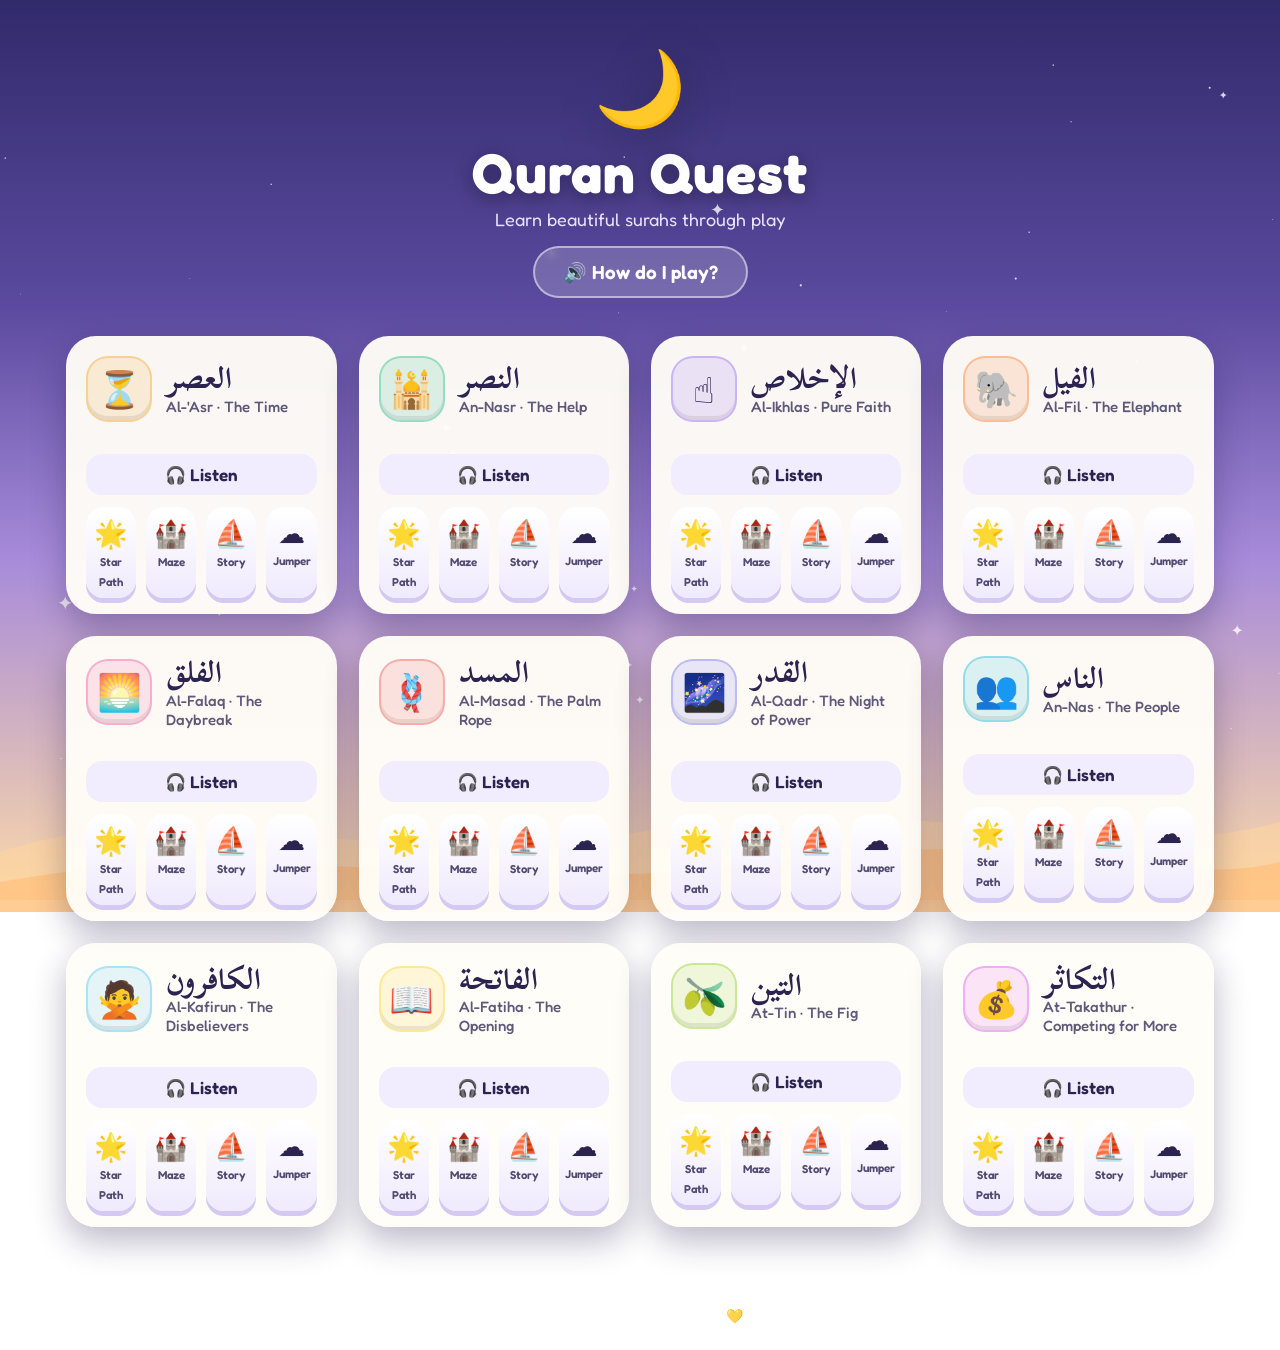
==== index.html @ 745da6ce "Quran Quest: four audio-first surah memorization games" ====
<!DOCTYPE html>
<html lang="en">
<head>
<meta charset="UTF-8" />
<meta name="viewport" content="width=device-width, initial-scale=1.0, maximum-scale=1.0, user-scalable=no" />
<title>Quran Quest — Learn Surahs Through Play</title>
<link rel="stylesheet" href="assets/css/shared.css" />
<link rel="icon" href="data:image/svg+xml,<svg xmlns='http://www.w3.org/2000/svg' viewBox='0 0 100 100'><text y='.9em' font-size='90'>🌙</text></svg>" />
<style>
  body {
    min-height: 100vh;
    background: linear-gradient(180deg, #312a6b 0%, #5b4a9f 34%, #a78bda 62%, #fcd9a8 100%);
    background-attachment: fixed;
  }
  .stars-bg { position: fixed; inset: 0; pointer-events: none; z-index: 0; }
  .stars-bg span { position: absolute; color: #fff; opacity: .8; animation: twinkle 2.6s ease-in-out infinite; }
  @keyframes twinkle { 50% { opacity: .15; transform: scale(.7); } }

  header { position: relative; z-index: 1; text-align: center; padding: 42px 16px 8px; }
  .logo-moon { font-size: 74px; display: inline-block; animation: qq-float 4s ease-in-out infinite; filter: drop-shadow(0 10px 24px rgba(0,0,0,.3)); }
  h1 { color: #fff; font-size: clamp(34px, 7vw, 56px); margin: 6px 0 2px; text-shadow: 0 4px 18px rgba(0,0,0,.35); letter-spacing: 1px; }
  .subtitle { color: #e9e2ff; font-size: 18px; margin-bottom: 6px; }
  .hear-btn {
    margin-top: 10px; padding: 12px 28px; border-radius: 999px; font-size: 19px; font-weight: 600;
    background: rgba(255,255,255,.18); color: #fff; border: 2px solid rgba(255,255,255,.5);
    backdrop-filter: blur(4px);
  }
  .hear-btn:active { transform: scale(.96); }

  .grid {
    position: relative; z-index: 1;
    display: grid; grid-template-columns: repeat(auto-fill, minmax(250px, 1fr));
    gap: 22px; padding: 30px clamp(14px, 4vw, 60px) 80px; max-width: 1250px; margin: 0 auto;
  }
  .card {
    background: rgba(255, 253, 247, .96); border-radius: 30px; padding: 20px 20px 16px;
    box-shadow: 0 14px 34px rgba(30, 20, 70, .30);
    transition: transform .18s ease, box-shadow .18s ease;
    animation: card-in .5s ease backwards;
  }
  .card:hover { transform: translateY(-6px); box-shadow: 0 22px 44px rgba(30,20,70,.36); }
  @keyframes card-in { from { transform: translateY(24px); opacity: 0; } }
  .card-top { display: flex; align-items: center; gap: 14px; }
  .card-emoji {
    width: 66px; height: 66px; border-radius: 22px; font-size: 36px;
    display: flex; align-items: center; justify-content: center; flex: none;
    box-shadow: inset 0 -4px 0 rgba(0,0,0,.08);
  }
  .card-names { flex: 1; min-width: 0; }
  .card-ar { font-family: "Scheherazade New", serif; font-size: 30px; font-weight: 700; line-height: 1.15; }
  .card-en { font-size: 15px; opacity: .75; font-weight: 500; }
  .card-stars { font-size: 15px; letter-spacing: 1px; margin: 8px 0 4px; min-height: 20px; }
  .card-listen {
    width: 100%; margin: 4px 0 12px; padding: 10px; border-radius: 16px; font-size: 17px; font-weight: 600;
    background: #f1edff; color: var(--ink); display: flex; align-items: center; justify-content: center; gap: 8px;
  }
  .card-listen:active { transform: scale(.97); }
  .card-listen.playing { background: #ffe9b8; }
  .games-row { display: grid; grid-template-columns: repeat(4, 1fr); gap: 10px; }
  .game-btn {
    border-radius: 18px; padding: 10px 4px 8px; text-align: center; text-decoration: none; color: var(--ink);
    background: linear-gradient(180deg, #fff, #efeafd);
    box-shadow: 0 5px 0 #d4c9f2; transition: transform .12s;
  }
  .game-btn:active { transform: translateY(4px); box-shadow: 0 1px 0 #d4c9f2; }
  .game-btn .gi { font-size: 27px; display: block; }
  .game-btn .gs { font-size: 11.5px; font-weight: 600; opacity: .8; }
  .hills { position: fixed; bottom: -12px; left: 0; right: 0; z-index: 0; pointer-events: none; }
  footer { position: relative; z-index: 1; text-align: center; color: rgba(255,255,255,.85); padding: 0 20px 26px; font-size: 14px; }
</style>
</head>
<body>
<div class="stars-bg" id="starsBg"></div>
<svg class="hills" viewBox="0 0 1440 140" preserveAspectRatio="none" height="140" width="100%">
  <path d="M0,80 C240,10 420,110 720,60 C1020,10 1240,100 1440,50 L1440,140 L0,140 Z" fill="rgba(255,214,158,.55)"/>
  <path d="M0,110 C300,60 560,130 860,90 C1160,50 1300,120 1440,90 L1440,140 L0,140 Z" fill="rgba(255,190,120,.65)"/>
</svg>

<header>
  <span class="logo-moon">🌙</span>
  <h1>Quran Quest</h1>
  <div class="subtitle">Learn beautiful surahs through play</div>
  <button class="hear-btn" id="introBtn">🔊 How do I play?</button>
</header>

<main class="grid" id="grid"></main>

<footer>Recitation: Mishary Rashid Alafasy · Made with 💛 for little reciters</footer>

<script src="assets/js/surahs.js"></script>
<script src="assets/js/engine.js" data-audio-base="audio/"></script>
<script>
  // twinkling stars
  const bg = document.getElementById("starsBg");
  for (let i = 0; i < 60; i++) {
    const s = document.createElement("span");
    s.textContent = Math.random() > 0.7 ? "✦" : "·";
    s.style.left = Math.random() * 100 + "vw";
    s.style.top = Math.random() * 100 + "vh";
    s.style.fontSize = 6 + Math.random() * 14 + "px";
    s.style.animationDelay = Math.random() * 3 + "s";
    bg.appendChild(s);
  }

  const GAMES = [
    { id: "starpath", icon: "🌟", name: "Star Path", file: "star-path" },
    { id: "maze", icon: "🏰", name: "Maze", file: "maze" },
    { id: "story", icon: "⛵", name: "Story", file: "story" },
    { id: "jumper", icon: "☁️", name: "Jumper", file: "jumper" },
  ];

  const grid = document.getElementById("grid");
  let playingBtn = null;

  QQ.surahs().forEach((s, idx) => {
    const card = document.createElement("div");
    card.className = "card";
    card.style.animationDelay = idx * 0.05 + "s";
    const stars = QQ.totalStars(s.slug);
    card.innerHTML = `
      <div class="card-top">
        <div class="card-emoji" style="background:${s.color}22; border:2px solid ${s.color}55">${s.emoji}</div>
        <div class="card-names">
          <div class="card-ar">${s.arabicName}</div>
          <div class="card-en">${s.englishName} · ${s.meaningName}</div>
        </div>
      </div>
      <div class="card-stars">${stars > 0 ? "⭐".repeat(Math.min(stars, 12)) : "&nbsp;"}</div>
      <button class="card-listen">🎧 Listen</button>
      <div class="games-row">
        ${GAMES.map(g => `<a class="game-btn" href="games/${g.file}.html?surah=${s.slug}"><span class="gi">${g.icon}</span><span class="gs">${g.name}</span></a>`).join("")}
      </div>`;
    // listen = name spoken + full surah playback (passive listening builds memory)
    const btn = card.querySelector(".card-listen");
    const arEl = card.querySelector(".card-ar");
    btn.addEventListener("click", async () => {
      if (btn.classList.contains("playing")) { QQ.stopAudio(); btn.classList.remove("playing"); btn.innerHTML = "🎧 Listen"; return; }
      if (playingBtn) { playingBtn.classList.remove("playing"); playingBtn.innerHTML = "🎧 Listen"; }
      playingBtn = btn;
      QQ.stopAudio();
      btn.classList.add("playing"); btn.innerHTML = "⏹ Playing…";
      await QQ.speak("Surah " + s.englishName + ". " + s.kidIntro);
      await QQ.playSurah(s, v => { arEl.textContent = v.ar; arEl.classList.remove("qq-pulse"); void arEl.offsetWidth; arEl.classList.add("qq-pulse"); });
      arEl.textContent = s.arabicName;
      btn.classList.remove("playing"); btn.innerHTML = "🎧 Listen";
    });
    grid.appendChild(card);
  });

  document.getElementById("introBtn").addEventListener("click", () => {
    QQ.speak("Welcome to Quran Quest! Pick a surah card. Press the headphones to listen. " +
      "Then pick a game! Catch the star words on Star Path. Find the singing doors in the Maze. " +
      "Sail the story boat. Or jump up the clouds! Every game teaches you the surah. Have fun!", { force: true });
  });
</script>
</body>
</html>
---- assets/css/shared.css ----
/* Quran Quest — shared styles */
@import url("https://fonts.googleapis.com/css2?family=Fredoka:wght@400;500;600;700&family=Scheherazade+New:wght@500;700&display=swap");

:root {
  --ink: #2b2350;
  --paper: #fffdf7;
  --sky1: #a5b4fc;
  --sky2: #fbcfe8;
  --gold: #fbbf24;
}
* { box-sizing: border-box; -webkit-tap-highlight-color: transparent; }
html, body { margin: 0; padding: 0; }
body {
  font-family: "Fredoka", system-ui, sans-serif;
  color: var(--ink);
  overflow-x: hidden;
  user-select: none;
  -webkit-user-select: none;
}
.ar { font-family: "Scheherazade New", "Amiri", serif; direction: rtl; }
button { font-family: inherit; cursor: pointer; border: none; }
canvas { display: block; touch-action: none; }

/* ---------- start overlay ---------- */
.qq-start {
  position: fixed; inset: 0; z-index: 60;
  display: flex; align-items: center; justify-content: center;
  background: radial-gradient(ellipse at 50% 30%, #4c3f91 0%, #2b2350 70%);
  transition: opacity 0.5s ease, visibility 0.5s;
}
.qq-start.qq-hide { opacity: 0; visibility: hidden; }
.qq-start-card { text-align: center; animation: qq-float 3s ease-in-out infinite; }
.qq-start-emoji { font-size: 96px; filter: drop-shadow(0 8px 20px rgba(0,0,0,.35)); }
.qq-start-title {
  color: #fff; font-size: clamp(28px, 6vw, 48px); font-weight: 700;
  margin: 8px 0 24px; text-shadow: 0 4px 14px rgba(0,0,0,.3);
}
.qq-start-btn {
  width: 110px; height: 110px; border-radius: 50%;
  font-size: 44px; color: #7c2d12;
  background: linear-gradient(180deg, #fde68a, #f59e0b);
  box-shadow: 0 10px 0 #b45309, 0 18px 30px rgba(0,0,0,.35);
  transition: transform 0.12s ease;
}
.qq-start-btn:active { transform: translateY(6px); box-shadow: 0 4px 0 #b45309; }

/* ---------- HUD ---------- */
.qq-hud {
  position: fixed; top: 0; left: 0; right: 0; z-index: 40;
  display: flex; align-items: center; justify-content: space-between;
  padding: 10px 14px; pointer-events: none;
}
.qq-hud > * { pointer-events: auto; }
.qq-hud-btn {
  width: 54px; height: 54px; border-radius: 18px; font-size: 26px;
  display: flex; align-items: center; justify-content: center;
  background: rgba(255,255,255,.85); backdrop-filter: blur(6px);
  box-shadow: 0 4px 12px rgba(43,35,80,.2); text-decoration: none;
}
.qq-hud-title {
  display: flex; align-items: center; gap: 10px;
  background: rgba(255,255,255,.85); backdrop-filter: blur(6px);
  border-radius: 20px; padding: 6px 18px;
  box-shadow: 0 4px 12px rgba(43,35,80,.2);
}
.qq-hud-emoji { font-size: 24px; }
.qq-hud-ar { font-family: "Scheherazade New", serif; font-size: 26px; font-weight: 700; }

/* ---------- touch pad ---------- */
.qq-pad {
  position: fixed; bottom: 14px; left: 0; right: 0; z-index: 40;
  display: flex; justify-content: center; gap: 18px;
}
.qq-pad-btn {
  width: 74px; height: 74px; border-radius: 26px; font-size: 30px;
  background: rgba(255,255,255,.75); backdrop-filter: blur(6px);
  box-shadow: 0 6px 0 rgba(43,35,80,.25);
  touch-action: none;
}
.qq-pad-btn:active { transform: translateY(4px); box-shadow: 0 2px 0 rgba(43,35,80,.25); }
@media (hover: hover) and (pointer: fine) and (min-width: 900px) {
  .qq-pad { opacity: 0.45; }
}

/* ---------- confetti / finish ---------- */
.qq-confetti {
  position: fixed; top: -30px; z-index: 70; pointer-events: none;
  animation: qq-fall 2.6s linear forwards;
}
@keyframes qq-fall {
  to { transform: translateY(110vh) rotate(540deg); opacity: 0.6; }
}
.qq-finish {
  position: fixed; inset: 0; z-index: 65;
  display: flex; align-items: center; justify-content: center;
  background: rgba(43, 35, 80, 0.55); backdrop-filter: blur(6px);
  animation: qq-appear 0.4s ease;
}
.qq-finish-card {
  background: var(--paper); border-radius: 36px; padding: 34px 44px;
  text-align: center; box-shadow: 0 24px 60px rgba(0,0,0,.35);
  animation: qq-bounce-in 0.6s cubic-bezier(0.34, 1.56, 0.64, 1);
  max-width: min(92vw, 460px);
}
.qq-finish-emoji { font-size: 76px; }
.qq-finish-stars { font-size: 44px; letter-spacing: 6px; margin: 6px 0; }
.qq-finish-ar {
  font-family: "Scheherazade New", serif; font-size: clamp(26px, 5vw, 40px);
  font-weight: 700; margin: 6px 0 18px; direction: rtl; line-height: 1.9;
}
.qq-finish-row { display: flex; gap: 16px; justify-content: center; }
.qq-big-btn {
  width: 84px; height: 84px; border-radius: 28px; font-size: 36px;
  display: flex; align-items: center; justify-content: center;
  background: linear-gradient(180deg, #ffffff, #e9e4ff);
  box-shadow: 0 8px 0 #c7bff0, 0 12px 22px rgba(43,35,80,.22);
  text-decoration: none; transition: transform 0.12s;
}
.qq-big-btn:active { transform: translateY(5px); box-shadow: 0 3px 0 #c7bff0; }

.qq-pulse { animation: qq-pulse 0.9s ease; }
@keyframes qq-pulse { 30% { transform: scale(1.12); color: #b45309; } }
@keyframes qq-float { 50% { transform: translateY(-12px); } }
@keyframes qq-appear { from { opacity: 0; } }
@keyframes qq-bounce-in { from { transform: scale(0.6); opacity: 0; } }
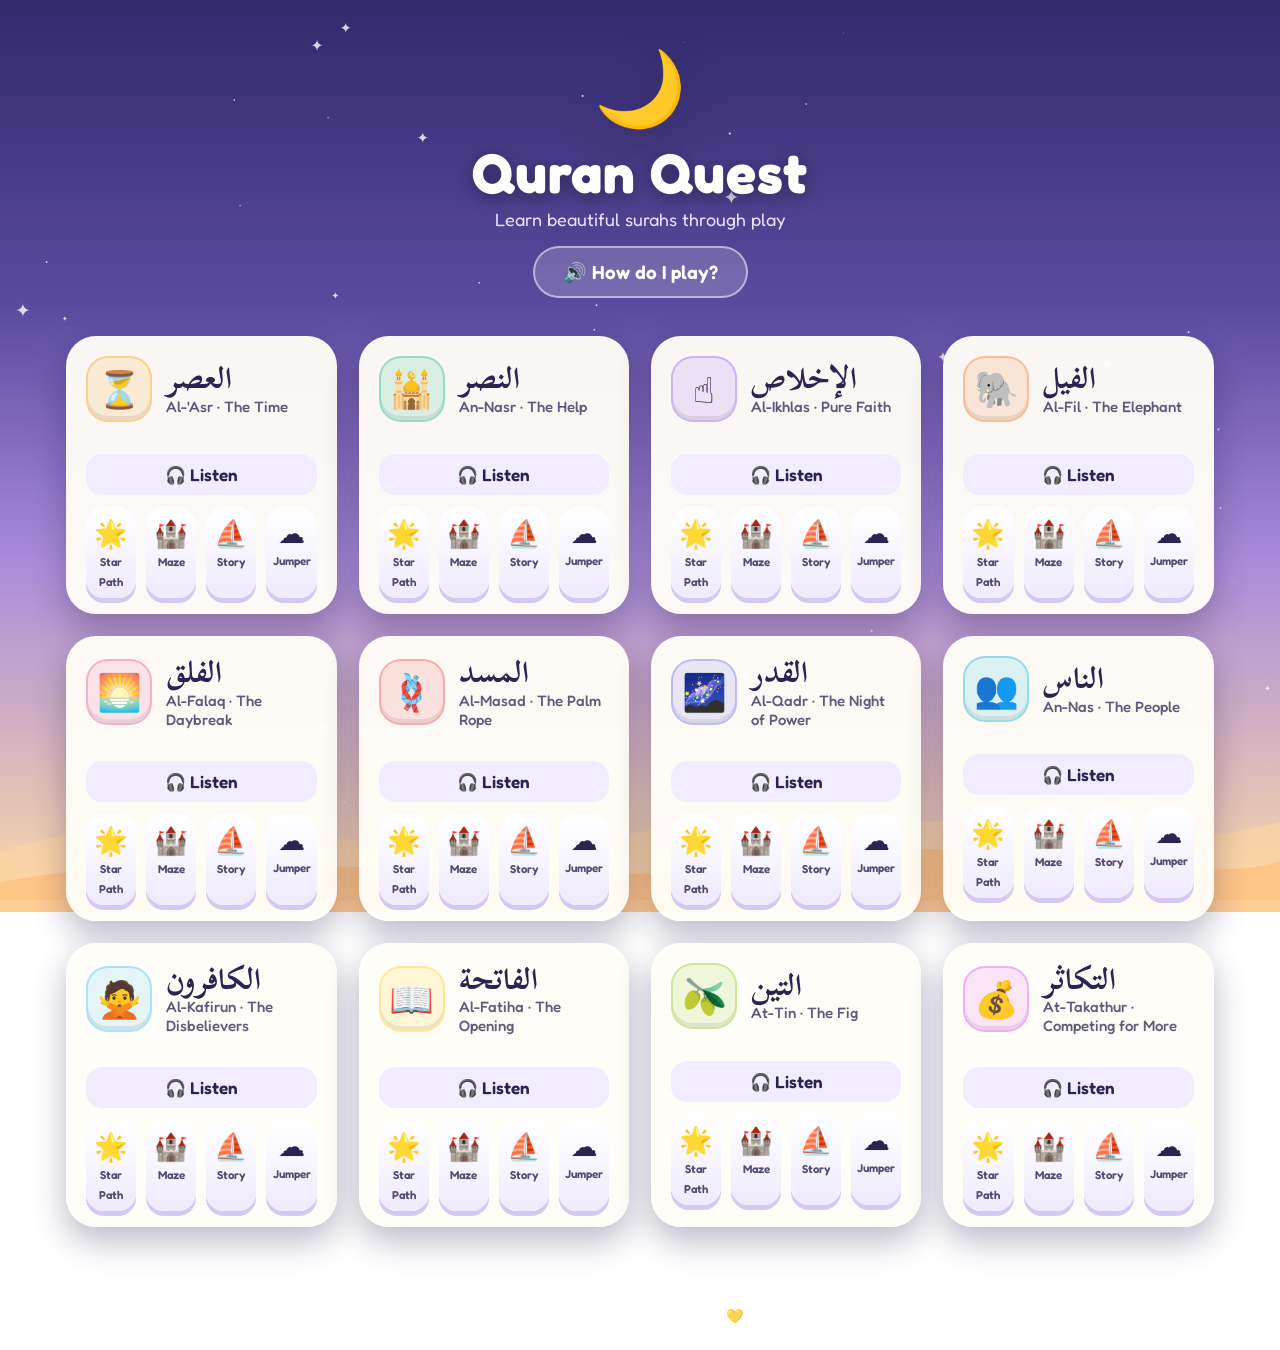
==== commit 96b2f5e4: "Pre-generated ElevenLabs narration with browser-TTS fallback" ====
--- a/index.html
+++ b/index.html
@@ -88,6 +88,7 @@
 <footer>Recitation: Mishary Rashid Alafasy · Made with 💛 for little reciters</footer>
 
 <script src="assets/js/surahs.js"></script>
+<script src="assets/js/voice-manifest.js"></script>
 <script src="assets/js/engine.js" data-audio-base="audio/"></script>
 <script>
   // twinkling stars
@@ -139,7 +140,7 @@
       playingBtn = btn;
       QQ.stopAudio();
       btn.classList.add("playing"); btn.innerHTML = "⏹ Playing…";
-      await QQ.speak("Surah " + s.englishName + ". " + s.kidIntro);
+      await QQ.speakIntro(s);
       await QQ.playSurah(s, v => { arEl.textContent = v.ar; arEl.classList.remove("qq-pulse"); void arEl.offsetWidth; arEl.classList.add("qq-pulse"); });
       arEl.textContent = s.arabicName;
       btn.classList.remove("playing"); btn.innerHTML = "🎧 Listen";
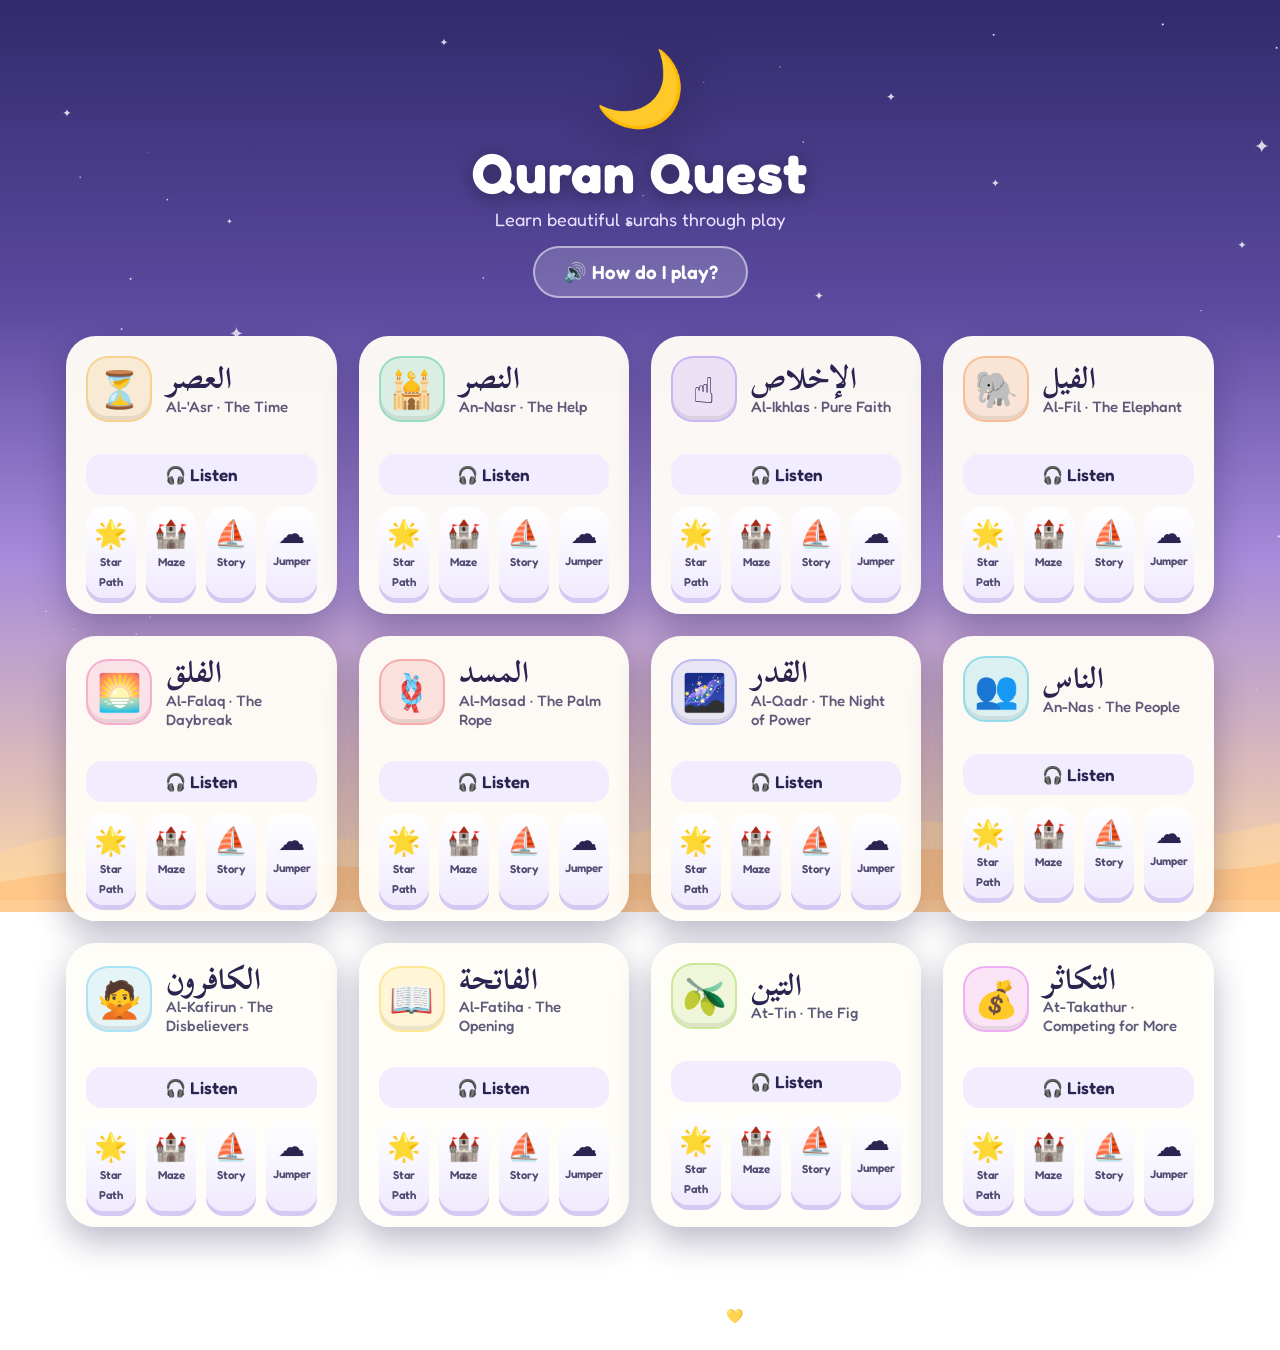
==== commit a1073aff: "Cache-bust asset URLs" ====
--- a/index.html
+++ b/index.html
@@ -4,7 +4,7 @@
 <meta charset="UTF-8" />
 <meta name="viewport" content="width=device-width, initial-scale=1.0, maximum-scale=1.0, user-scalable=no" />
 <title>Quran Quest — Learn Surahs Through Play</title>
-<link rel="stylesheet" href="assets/css/shared.css" />
+<link rel="stylesheet" href="assets/css/shared.css?v=20260709b" />
 <link rel="icon" href="data:image/svg+xml,<svg xmlns='http://www.w3.org/2000/svg' viewBox='0 0 100 100'><text y='.9em' font-size='90'>🌙</text></svg>" />
 <style>
   body {
@@ -87,9 +87,9 @@
 
 <footer>Recitation: Mishary Rashid Alafasy · Made with 💛 for little reciters</footer>
 
-<script src="assets/js/surahs.js"></script>
-<script src="assets/js/voice-manifest.js"></script>
-<script src="assets/js/engine.js" data-audio-base="audio/"></script>
+<script src="assets/js/surahs.js?v=20260709b"></script>
+<script src="assets/js/voice-manifest.js?v=20260709b"></script>
+<script src="assets/js/engine.js?v=20260709b" data-audio-base="audio/"></script>
 <script>
   // twinkling stars
   const bg = document.getElementById("starsBg");
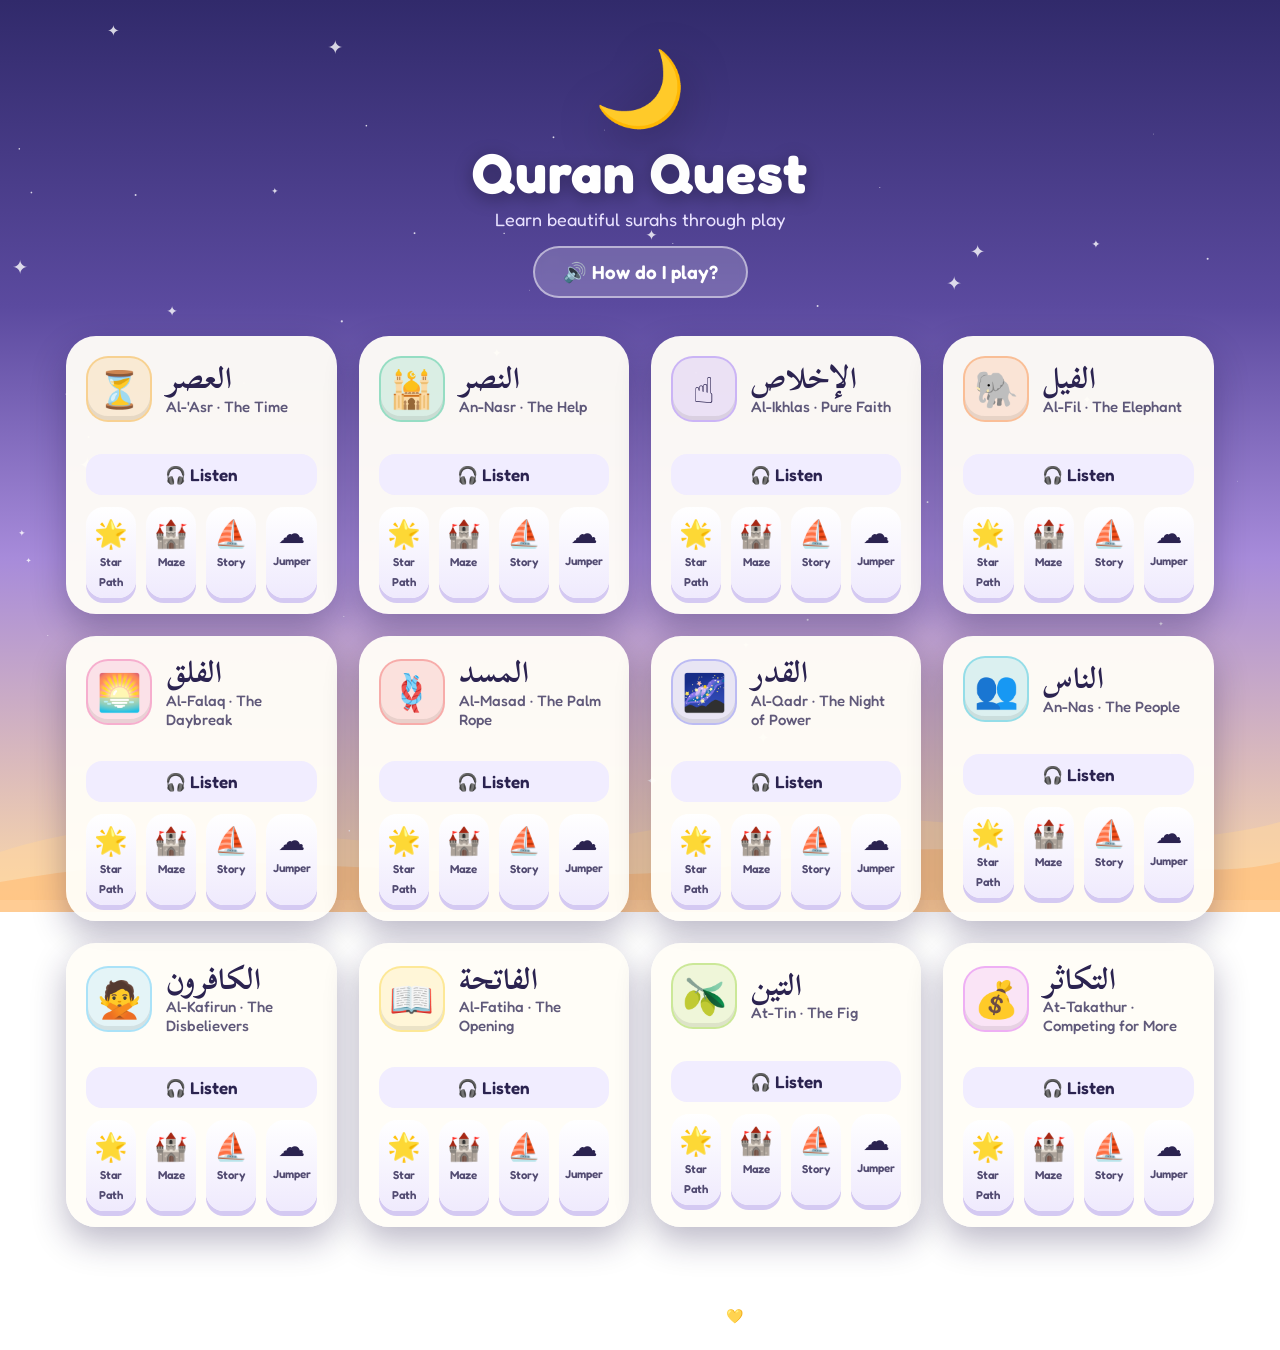
==== commit ade80a2d: "Harden frame loops (rAF-first + try/catch), error capture, ?debug=1 overlay" ====
--- a/index.html
+++ b/index.html
@@ -4,7 +4,7 @@
 <meta charset="UTF-8" />
 <meta name="viewport" content="width=device-width, initial-scale=1.0, maximum-scale=1.0, user-scalable=no" />
 <title>Quran Quest — Learn Surahs Through Play</title>
-<link rel="stylesheet" href="assets/css/shared.css?v=20260709b" />
+<link rel="stylesheet" href="assets/css/shared.css?v=20260709c" />
 <link rel="icon" href="data:image/svg+xml,<svg xmlns='http://www.w3.org/2000/svg' viewBox='0 0 100 100'><text y='.9em' font-size='90'>🌙</text></svg>" />
 <style>
   body {
@@ -87,9 +87,9 @@
 
 <footer>Recitation: Mishary Rashid Alafasy · Made with 💛 for little reciters</footer>
 
-<script src="assets/js/surahs.js?v=20260709b"></script>
-<script src="assets/js/voice-manifest.js?v=20260709b"></script>
-<script src="assets/js/engine.js?v=20260709b" data-audio-base="audio/"></script>
+<script src="assets/js/surahs.js?v=20260709c"></script>
+<script src="assets/js/voice-manifest.js?v=20260709c"></script>
+<script src="assets/js/engine.js?v=20260709c" data-audio-base="audio/"></script>
 <script>
   // twinkling stars
   const bg = document.getElementById("starsBg");
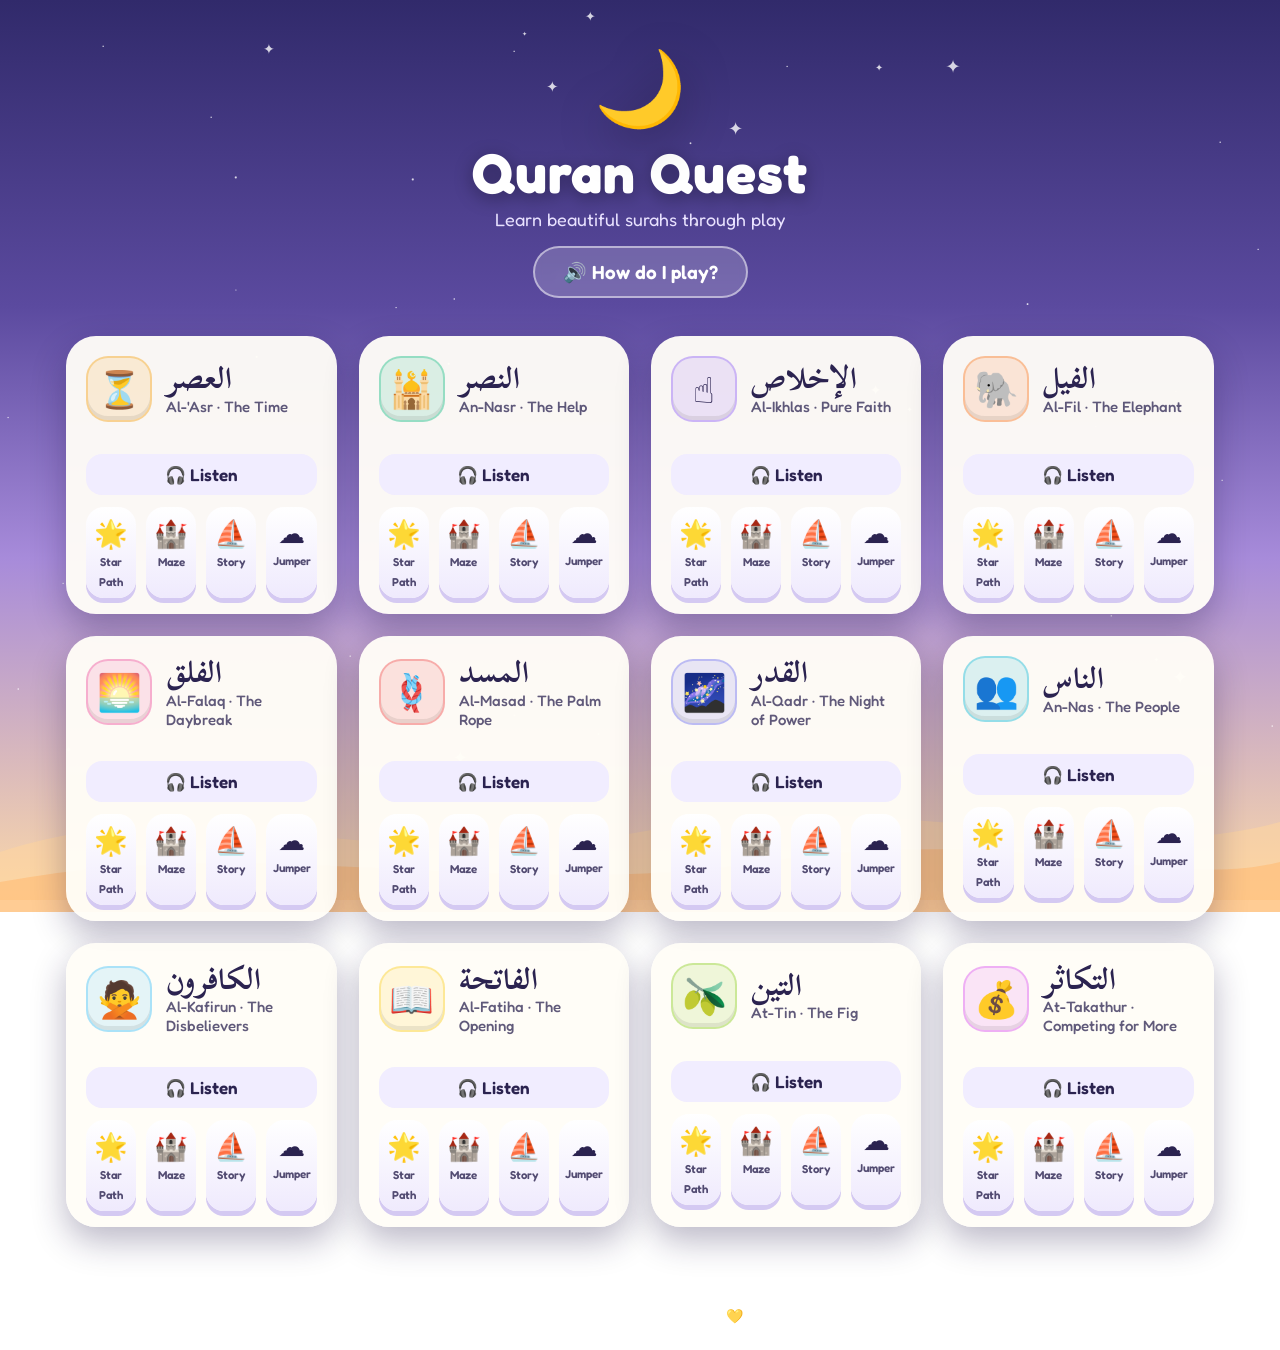
==== commit 11d2cd8b: "Star Path L2+: forward-flowing scatter + off-screen guide arrow" ====
--- a/index.html
+++ b/index.html
@@ -4,7 +4,7 @@
 <meta charset="UTF-8" />
 <meta name="viewport" content="width=device-width, initial-scale=1.0, maximum-scale=1.0, user-scalable=no" />
 <title>Quran Quest — Learn Surahs Through Play</title>
-<link rel="stylesheet" href="assets/css/shared.css?v=20260709c" />
+<link rel="stylesheet" href="assets/css/shared.css?v=20260709d" />
 <link rel="icon" href="data:image/svg+xml,<svg xmlns='http://www.w3.org/2000/svg' viewBox='0 0 100 100'><text y='.9em' font-size='90'>🌙</text></svg>" />
 <style>
   body {
@@ -87,9 +87,9 @@
 
 <footer>Recitation: Mishary Rashid Alafasy · Made with 💛 for little reciters</footer>
 
-<script src="assets/js/surahs.js?v=20260709c"></script>
-<script src="assets/js/voice-manifest.js?v=20260709c"></script>
-<script src="assets/js/engine.js?v=20260709c" data-audio-base="audio/"></script>
+<script src="assets/js/surahs.js?v=20260709d"></script>
+<script src="assets/js/voice-manifest.js?v=20260709d"></script>
+<script src="assets/js/engine.js?v=20260709d" data-audio-base="audio/"></script>
 <script>
   // twinkling stars
   const bg = document.getElementById("starsBg");
